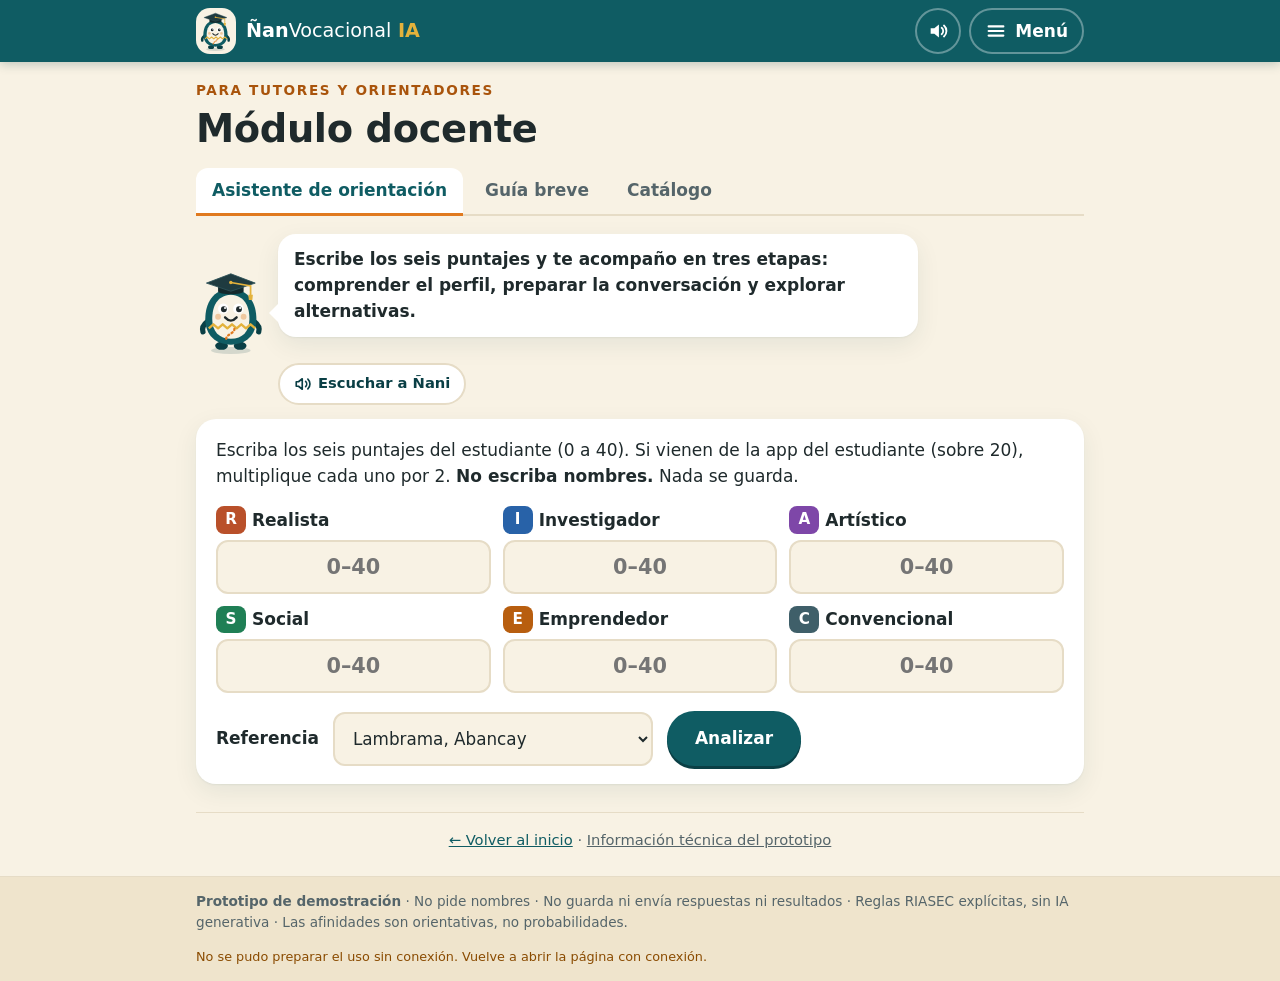
==== docente/index.html @ c5cba37e "ÑanVocacional IA 0.8.0: apps estudiante y docente separadas - Estudiante en la raíz (misma dirección" ====
<!doctype html>
<html lang="es">
<head>
  <meta charset="utf-8">
  <meta name="viewport" content="width=device-width, initial-scale=1, viewport-fit=cover">
  <meta name="description" content="ÑanVocacional IA: prototipo de orientación vocacional basado en reglas RIASEC para secundaria en Apurímac. No guarda ni envía datos.">
  <meta name="theme-color" content="#0f5c63">
  <meta name="color-scheme" content="light">
  <meta name="referrer" content="no-referrer">
  <meta name="nanvoc-app" content="docente">
  <title>ÑanVocacional IA · Docente</title>
  <link rel="icon" href="data:image/svg+xml,%3Csvg xmlns='http://www.w3.org/2000/svg' viewBox='0 0 64 64'%3E%3Crect width='64' height='64' rx='16' fill='%230f5c63'/%3E%3Cpath d='M32 22c13 0 18 11 18 21s-7 15-18 15-18-5-18-15 5-21 18-21z' fill='%23f8f2e4'/%3E%3Cpolygon points='32,6 54,14 32,22 10,14' fill='%231f3b40'/%3E%3Cpath d='M32 14l17 3v8' stroke='%23e3b23c' stroke-width='3' fill='none'/%3E%3Ccircle cx='26' cy='38' r='3.5' fill='%231f2a2c'/%3E%3Ccircle cx='38' cy='38' r='3.5' fill='%231f2a2c'/%3E%3C/svg%3E">
  <link rel="manifest" href="manifest.webmanifest">
  <link rel="apple-touch-icon" href="iconos/icono-192.png">
  <link rel="stylesheet" href="css/app.css">
</head>
<body>
  <a class="saltar" href="#contenido">Saltar al contenido</a>
  <header class="barra">
    <div class="barra__interior">
      <a class="marca" href="#/" aria-label="ÑanVocacional IA, ir al inicio">
        <span class="marca__logo" id="marca-logo"></span>
        <span class="marca__texto">Ñan<span>Vocacional</span> <strong>IA</strong></span>
      </a>
      <div class="barra__acciones">
      <button type="button" class="voz-boton" id="voz-boton" aria-pressed="true" aria-label="Voz de Ñani activada. Pulsa para silenciar" title="Voz de Ñani">
        <svg class="voz-boton__on" viewBox="0 0 24 24" width="22" height="22" aria-hidden="true"><path d="M4 9v6h4l5 4V5L8 9H4z" fill="currentColor"/><path d="M16 8.5a4.5 4.5 0 0 1 0 7M18.5 6a8 8 0 0 1 0 12" stroke="currentColor" stroke-width="2" fill="none" stroke-linecap="round"/></svg>
        <svg class="voz-boton__off" viewBox="0 0 24 24" width="22" height="22" aria-hidden="true"><path d="M4 9v6h4l5 4V5L8 9H4z" fill="currentColor"/><path d="M16 9l5 6M21 9l-5 6" stroke="currentColor" stroke-width="2" stroke-linecap="round"/></svg>
      </button>
      <div class="menu">
        <button type="button" class="menu__boton" id="menu-boton" aria-expanded="false" aria-controls="menu-panel">
          <svg viewBox="0 0 24 24" width="22" height="22" fill="none" stroke="currentColor" stroke-width="2.4" stroke-linecap="round" aria-hidden="true"><path d="M4 7h16M4 12h16M4 17h16"/></svg>
          <span>Menú</span>
        </button>
        <div class="menu__panel" id="menu-panel" hidden>
          <a class="menu__item" href="#/" data-cierra-menu>Inicio</a>
          <a class="menu__item" href="#/cuestionario" data-cierra-menu>Cuestionario</a>
          <button type="button" class="menu__item menu__item--peligro" id="menu-terminar">Terminar y borrar</button>
          <a class="menu__item menu__item--docente" href="#/docente/asistente" data-cierra-menu>Acceso para docentes</a>
        </div>
      </div>
      </div>
    </div>
  </header>

  <div id="bienvenida" class="bienvenida" role="dialog" aria-labelledby="bienvenida-texto" hidden></div>

  <div id="aviso-actualizacion" class="aviso-actualizacion" role="status" hidden>
    <span>Hay una versión nueva de ÑanVocacional IA. Al actualizar se borrarán las respuestas de esta sesión.</span>
    <button type="button" class="boton boton--chico" id="aplicar-actualizacion">Actualizar ahora</button>
  </div>
  <main id="contenido" tabindex="-1">
    <div id="app" class="contenedor">
      <noscript><p class="nota nota--alerta">Esta aplicación necesita JavaScript activado.</p></noscript>
    </div>
  </main>

  <footer class="pie">
    <div class="contenedor">
      <p><strong>Prototipo de demostración</strong> · No pide nombres · No guarda ni envía respuestas ni resultados · Reglas RIASEC explícitas, sin IA generativa · Las afinidades son orientativas, no probabilidades.</p>
      <p class="pie__offline" id="estado-offline" role="status" aria-live="polite" hidden></p>
    </div>
  </footer>

  <dialog id="dialogo-borrar" aria-labelledby="dialogo-titulo">
    <form method="dialog" class="dialogo">
      <h2 id="dialogo-titulo">¿Terminar y borrar?</h2>
      <p id="dialogo-texto">Se borrarán las respuestas, el perfil y los resultados de esta sesión. No se podrán recuperar.</p>
      <div class="dialogo__acciones">
        <button type="submit" value="cancelar" class="boton boton--secundario">Cancelar</button>
        <button type="submit" value="borrar" class="boton boton--peligro" id="confirmar-borrar">Sí, borrar</button>
      </div>
    </form>
  </dialog>

  <!-- Ñani flotante (en resultados y en «Explorar») y chat guiado: respuestas programadas, sin texto libre -->
  <div class="nani-flotante" id="nani-flotante" hidden>
    <span class="nani-flotante__globo" id="nani-globo" aria-hidden="true">¿Tienes alguna duda?</span>
    <button type="button" class="nani-flotante__boton" id="nani-flotante-boton" aria-haspopup="dialog" aria-controls="chat-nani" aria-expanded="false" aria-label="¿Tienes alguna duda? Abrir el chat con Ñani"><span class="nani-vivo" id="nani-flotante-figura"></span></button>
  </div>
  <div class="chat" id="chat-nani" role="dialog" aria-modal="true" aria-labelledby="chat-titulo" hidden></div>

  <div id="aviso-flotante" class="aviso-flotante" role="status" aria-live="polite"></div>
  <script type="module" src="js/main.js"></script>
</body>
</html>
---- docente/css/app.css ----
/* ÑanVocacional IA — identidad visual (rediseño Sprint 2).
   Verde petróleo, crema, blanco y acentos naranja/dorado. Sin dependencias externas:
   fuentes del sistema e ilustraciones SVG locales. Tema claro fijo para una imagen consistente. */

:root {
  --petroleo: #0f5c63;
  --petroleo-oscuro: #0a3f45;
  --petroleo-claro: #e1eeec;
  --crema: #f8f2e4;
  --crema-oscura: #efe4cc;
  --blanco: #ffffff;
  --naranja: #e07a1f;
  --naranja-oscuro: #a9540c;
  --dorado: #e3b23c;
  --dorado-claro: #fbefcf;
  --texto: #1f2a2c;
  --texto-suave: #55656a;
  --borde: #e6dcc6;
  --ok: #1d6b3a;
  --ok-claro: #e2f2e6;
  --alerta: #8a4b00;
  --alerta-claro: #fff1d6;
  --peligro: #a3271b;
  --peligro-claro: #fbe6e3;
  --sombra: 0 1px 2px rgba(15, 60, 66, .06), 0 8px 24px rgba(15, 60, 66, .08);
  --sombra-fuerte: 0 2px 4px rgba(15, 60, 66, .08), 0 14px 34px rgba(15, 60, 66, .14);
  --radio: 20px;
  --radio-chico: 12px;
  --toque: 54px;
  color-scheme: light;
}

*, *::before, *::after { box-sizing: border-box; }
[hidden] { display: none !important; }
html { -webkit-text-size-adjust: 100%; }

body {
  margin: 0; min-height: 100vh; display: flex; flex-direction: column;
  background: var(--crema); color: var(--texto);
  font-family: system-ui, -apple-system, "Segoe UI", Roboto, "Noto Sans", Ubuntu, Arial, sans-serif;
  font-size: 1.0625rem; line-height: 1.55;
}
main { flex: 1; outline: none; padding-bottom: 24px; }
h1, h2, h3 { line-height: 1.15; margin: 0 0 .5em; text-wrap: balance; letter-spacing: -.01em; }
h1 { font-size: clamp(1.7rem, 1.2rem + 2vw, 2.4rem); font-weight: 850; }
h2 { font-size: clamp(1.2rem, 1.05rem + .7vw, 1.45rem); font-weight: 800; margin-top: 1.4em; }
h3 { font-size: 1.1rem; font-weight: 750; }
p { margin: 0 0 1em; }
a { color: var(--petroleo); }
:focus-visible { outline: 3px solid var(--naranja); outline-offset: 3px; border-radius: 8px; }
/* Los títulos reciben el foco por programa al cambiar de pantalla (lectores de pantalla); no son controles: sin marco. */
[tabindex="-1"]:focus, [tabindex="-1"]:focus-visible { outline: none; }
.contenedor { width: 100%; max-width: 920px; margin: 0 auto; padding: 0 16px; }
.saltar { position: absolute; left: -999px; top: 8px; background: var(--blanco); padding: 8px 12px; z-index: 30; }
.saltar:focus { left: 8px; }
.sr-only { position: absolute; width: 1px; height: 1px; overflow: hidden; clip: rect(0 0 0 0); white-space: nowrap; }

/* ---------- Barra superior y menú ---------- */
.barra { background: var(--petroleo); color: #fff; position: sticky; top: 0; z-index: 10; box-shadow: 0 2px 10px rgba(10, 63, 69, .25); }
.barra__interior { max-width: 920px; margin: 0 auto; padding: 8px 16px; display: flex; align-items: center; justify-content: space-between; gap: 12px; }
.marca { display: inline-flex; align-items: center; gap: 10px; color: #fff; text-decoration: none; font-size: 1.2rem; font-weight: 800; }
.marca__logo { width: 40px; height: 46px; display: block; flex: none; background: var(--crema); border-radius: 14px; padding: 2px 3px; }
.marca__logo .nani { width: 100%; height: 100%; }
.marca__texto span { font-weight: 500; }
.marca__texto strong { color: var(--dorado); }
.menu { position: relative; }
.menu__boton { display: inline-flex; align-items: center; gap: 8px; min-height: 46px; padding: 8px 14px; border-radius: 999px; border: 2px solid rgba(255,255,255,.35); background: transparent; color: #fff; font: inherit; font-weight: 650; cursor: pointer; }
.menu__boton:hover, .menu__boton[aria-expanded="true"] { background: rgba(255,255,255,.12); }
.menu__panel { position: absolute; right: 0; top: calc(100% + 8px); min-width: 230px; background: var(--blanco); color: var(--texto); border-radius: var(--radio-chico); box-shadow: var(--sombra-fuerte); padding: 6px; display: grid; }
.menu__item { display: block; width: 100%; text-align: left; padding: 14px 16px; min-height: 50px; border: 0; border-radius: 10px; background: none; font: inherit; font-weight: 600; color: var(--texto); text-decoration: none; cursor: pointer; }
.menu__item:hover { background: var(--crema); }
.menu__item--peligro { color: var(--peligro); border-top: 1px solid var(--borde); border-radius: 0 0 10px 10px; margin-top: 4px; }

/* ---------- Botones ---------- */
.boton {
  display: inline-flex; align-items: center; justify-content: center; gap: 10px;
  min-height: var(--toque); padding: 12px 26px; border: 2px solid transparent; border-radius: 999px;
  font: inherit; font-weight: 750; text-decoration: none; cursor: pointer;
  background: var(--petroleo); color: #fff; box-shadow: 0 3px 0 var(--petroleo-oscuro);
  transition: transform .08s, box-shadow .08s, background .15s;
}
.boton:hover { background: var(--petroleo-oscuro); }
.boton:active { transform: translateY(2px); box-shadow: 0 1px 0 var(--petroleo-oscuro); }
.boton--acento { background: var(--naranja); color: #fff; box-shadow: 0 3px 0 var(--naranja-oscuro); }
.boton--acento:hover { background: #cc6a12; }
.boton--secundario { background: var(--blanco); color: var(--petroleo); border-color: var(--petroleo); box-shadow: none; }
.boton--secundario:hover { background: var(--petroleo-claro); }
.boton--fantasma { background: transparent; color: var(--texto-suave); box-shadow: none; text-decoration: underline; }
.boton--fantasma:hover { background: var(--crema-oscura); }
.boton--peligro { background: var(--peligro); color: #fff; box-shadow: 0 3px 0 #6e1a12; }
.boton--peligro:hover { background: #87201a; }
.boton--grande { font-size: 1.2rem; min-height: 62px; padding: 14px 32px; }
.boton--bloque { width: 100%; }
.boton--chico { min-height: 44px; padding: 8px 18px; }
.acciones { display: flex; flex-wrap: wrap; gap: 12px; margin: 28px 0 8px; align-items: center; }
.volver { display: inline-flex; align-items: center; min-height: 44px; font-weight: 650; text-decoration: none; }

/* ---------- Pasos ---------- */
.pasos { display: flex; gap: 6px; list-style: none; padding: 0; margin: 18px 0 12px; font-size: .88rem; flex-wrap: wrap; }
.pasos li { display: inline-flex; align-items: center; gap: 6px; padding: 4px 12px 4px 4px; border-radius: 999px; color: var(--texto-suave); background: rgba(255,255,255,.6); }
.pasos li span { width: 22px; height: 22px; border-radius: 50%; display: grid; place-items: center; background: var(--crema-oscura); font-weight: 750; font-size: .8rem; }
.pasos li.hecho span { background: var(--petroleo-claro); color: var(--petroleo); }
.pasos li[aria-current="step"] { background: var(--petroleo); color: #fff; font-weight: 700; }
.pasos li[aria-current="step"] span { background: var(--dorado); color: var(--petroleo-oscuro); }

/* ---------- Ñani y burbujas ---------- */
.nani { display: block; }
.guia { display: flex; align-items: flex-end; gap: 10px; margin: 8px 0 18px; }
.guia .nani { width: 64px; flex: none; }
.burbuja { position: relative; margin: 0 0 18px; background: var(--blanco); border-radius: 18px; padding: 12px 16px; box-shadow: var(--sombra); font-weight: 550; max-width: 640px; }
.guia .burbuja::before { content: ""; position: absolute; left: -9px; bottom: 14px; border: 10px solid transparent; border-right-color: var(--blanco); border-left: 0; }
.burbuja--arriba::before { content: ""; position: absolute; left: 50%; bottom: -10px; transform: translateX(-50%); border: 10px solid transparent; border-top-color: var(--blanco); border-bottom: 0; }

/* ---------- Inicio ---------- */
.portada { display: grid; gap: 16px; align-items: center; padding: 20px 0 8px; grid-template-columns: 1fr; text-align: center; }
@media (min-width: 720px) { .portada { grid-template-columns: .8fr 1.4fr; text-align: left; padding-top: 32px; } }
.portada__mascota { display: flex; flex-direction: column-reverse; align-items: center; gap: 12px; }
.portada__mascota .burbuja { margin: 0; max-width: 320px; text-align: center; }
.nani--portada { width: min(150px, 38vw); } /* sin sombra filtrada ni animación infinita en la portada (rendimiento en tableta) */
@keyframes flotar { 50% { transform: translateY(-6px); } }
.sobretitulo { text-transform: uppercase; letter-spacing: .12em; font-size: .85rem; font-weight: 800; color: var(--naranja-oscuro); margin-bottom: 6px; }
.titulo-portada { font-size: clamp(1.6rem, 1.25rem + 1.4vw, 2.15rem); color: var(--petroleo-oscuro); }
.portada__lema { font-size: 1.1rem; color: var(--texto-suave); margin-bottom: 20px; max-width: 34em; }
.pasitos { list-style: none; padding: 0; margin: 28px 0 0; display: grid; gap: 12px; grid-template-columns: repeat(3, 1fr); }
.pasitos li { background: var(--blanco); border-radius: var(--radio); padding: 16px; box-shadow: var(--sombra); display: flex; flex-direction: column; gap: 2px; text-align: center; align-items: center; }
.pasitos__num { width: 36px; height: 36px; border-radius: 50%; display: grid; place-items: center; background: var(--dorado-claro); color: var(--naranja-oscuro); font-weight: 850; margin-bottom: 4px; }
.pasitos__texto { display: flex; flex-direction: column; gap: 2px; }
.pasitos small { color: var(--texto-suave); font-size: .88rem; line-height: 1.3; }
@media (max-width: 560px) { .pasitos { grid-template-columns: 1fr; } .pasitos li { flex-direction: row; text-align: left; gap: 14px; padding: 12px 16px; } .pasitos__num { margin: 0; flex: none; } }

/* ---------- Plegables (details) ---------- */
.plegable { background: var(--blanco); border-radius: var(--radio); box-shadow: var(--sombra); margin: 18px 0; overflow: hidden; }
.plegable > summary { list-style: none; cursor: pointer; padding: 18px 20px; min-height: var(--toque); font-weight: 750; font-size: 1.08rem; display: flex; align-items: center; gap: 10px; }
.plegable > summary::-webkit-details-marker { display: none; }
.plegable > summary::after { content: ""; margin-left: auto; width: 12px; height: 12px; border-right: 3px solid var(--petroleo); border-bottom: 3px solid var(--petroleo); transform: rotate(45deg); transition: transform .2s; flex: none; }
.plegable[open] > summary::after { transform: rotate(-135deg); }
.plegable > summary:hover { background: var(--crema); }
.plegable__cuerpo { padding: 4px 20px 20px; }
.plegable--alerta > summary { color: var(--alerta); }
.contador { background: var(--alerta-claro); color: var(--alerta); border-radius: 999px; padding: 2px 10px; font-size: .9rem; }
.que-es { display: grid; gap: 4px 24px; grid-template-columns: repeat(auto-fit, minmax(min(100%, 260px), 1fr)); }
.que-es ul { margin: 0 0 8px; padding-left: 1.2em; }
.que-es .nota { grid-column: 1 / -1; }

/* ---------- Etiquetas, notas ---------- */
.etiqueta { display: inline-flex; align-items: center; gap: 4px; padding: 4px 12px; border-radius: 999px; font-size: .82rem; font-weight: 750; }
.etiqueta--demo { background: var(--dorado-claro); color: var(--naranja-oscuro); border: 1.5px dashed var(--naranja); }
.etiqueta--ok { background: var(--ok-claro); color: var(--ok); }
.etiqueta--alerta { background: var(--alerta-claro); color: var(--alerta); }
.etiqueta--neutra { background: var(--blanco); color: var(--texto-suave); border: 1px solid var(--borde); }
.nota { font-size: .95rem; color: var(--texto-suave); }
.nota--info { background: var(--blanco); border-radius: var(--radio-chico); padding: 12px 16px; border-left: 5px solid var(--petroleo); color: var(--texto); }
.nota--alerta { background: var(--alerta-claro); border-radius: var(--radio-chico); padding: 12px 16px; border-left: 5px solid var(--naranja); color: var(--texto); }
.pendiente { color: var(--alerta); font-style: italic; }

/* ---------- Perfil ---------- */
.demos { display: grid; gap: 14px; grid-template-columns: repeat(2, 1fr); }
@media (max-width: 480px) { .demos { grid-template-columns: 1fr; } }
.demo { display: flex; flex-direction: column; align-items: flex-start; gap: 8px; text-align: left; padding: 18px; min-height: 150px; border: 2px solid transparent; border-radius: var(--radio); background: var(--blanco); box-shadow: var(--sombra); font: inherit; color: var(--texto); cursor: pointer; transition: transform .1s, border-color .15s; }
.demo:hover { border-color: var(--petroleo); transform: translateY(-2px); }
.demo__nombre { font-weight: 800; font-size: 1.1rem; }
.demo__desc { color: var(--texto-suave); font-size: .95rem; line-height: 1.35; }
.mini-codigo { display: inline-flex; gap: 4px; }
.mini-codigo .letra { font-size: 1.1rem; padding: 4px 10px; }
.formulario-puntajes { display: grid; gap: 12px; grid-template-columns: repeat(3, 1fr); margin: 12px 0 18px; }
@media (max-width: 480px) { .formulario-puntajes { grid-template-columns: 1fr 1fr; } }
.campo { display: flex; flex-direction: column; gap: 6px; }
.campo label { font-weight: 650; display: flex; align-items: center; gap: 6px; }
.campo input { min-height: var(--toque); font: inherit; font-size: 1.3rem; font-weight: 750; text-align: center; border: 2px solid var(--borde); border-radius: var(--radio-chico); background: var(--crema); color: var(--texto); padding: 6px; }
.campo input:focus { border-color: var(--petroleo); outline: none; box-shadow: 0 0 0 4px var(--petroleo-claro); background: var(--blanco); }
.campo input[aria-invalid="true"] { border-color: var(--peligro); background: var(--peligro-claro); }
.errores { color: var(--peligro); background: var(--peligro-claro); border-radius: var(--radio-chico); padding: 12px 16px; margin: 12px 0; }
.errores ul { margin: 0; padding-left: 1.2em; }

/* ---------- Letras RIASEC ---------- */
.letra { display: inline-grid; place-items: center; min-width: 30px; padding: 2px 8px; border-radius: 8px; font-weight: 850; background: var(--c, var(--petroleo)); color: #fff; font-size: .95rem; }
.letra--no { background: var(--crema-oscura); color: var(--texto-suave); }

/* ---------- Resultados ---------- */
.heroe-codigo { text-align: center; margin: 10px 0 18px; }
.titulo-codigo { font-size: 1rem; text-transform: uppercase; letter-spacing: .14em; color: var(--naranja-oscuro); font-weight: 800; margin-bottom: 12px; }
.codigo { display: flex; justify-content: center; gap: 12px; flex-wrap: wrap; }
.codigo__letra { width: 128px; padding: 14px 8px 12px; border-radius: 24px; background: var(--c); color: #fff; display: flex; flex-direction: column; align-items: center; box-shadow: var(--sombra-fuerte); }
.codigo__letra b { font-size: 3.2rem; line-height: 1; font-weight: 900; }
.codigo__letra small { font-size: .9rem; font-weight: 650; margin-top: 4px; }
.codigo__icono { width: 30px; height: 30px; margin-bottom: 4px; opacity: .9; }
@media (max-width: 420px) { .codigo__letra { width: 96px; } .codigo__letra b { font-size: 2.5rem; } }
.dos-columnas { display: grid; gap: 16px; grid-template-columns: 1fr; align-items: start; }
@media (min-width: 720px) { .dos-columnas { grid-template-columns: 1.15fr 1fr; } }
.intereses { list-style: none; padding: 0; margin: 0; display: grid; gap: 10px; }
.interes { display: flex; align-items: center; gap: 14px; background: var(--blanco); border-radius: var(--radio); padding: 12px 16px; box-shadow: var(--sombra); border-left: 6px solid var(--c); }
.interes__icono { width: 46px; height: 46px; border-radius: 14px; background: var(--c); color: #fff; display: grid; place-items: center; flex: none; }
.interes__icono .icono { width: 26px; height: 26px; }
.interes__texto { display: flex; flex-direction: column; flex: 1; }
.interes__texto small { color: var(--texto-suave); font-size: .95rem; }
.interes__puntaje { font-size: 1.5rem; font-weight: 850; color: var(--c); }
.interes__puntaje small { font-size: .8rem; color: var(--texto-suave); font-weight: 600; }
.tarjeta { background: var(--blanco); border-radius: var(--radio); padding: 18px 20px; box-shadow: var(--sombra); }
.tarjeta--grafico { margin-top: 1.4em; }
@media (min-width: 720px) { .tarjeta--grafico { margin-top: 3.1em; } }
.h-chico { font-size: 1.05rem; margin: 0 0 8px; }
.grafico { width: 100%; height: auto; display: block; }
.grafico text { font-family: inherit; }
.descripciones { list-style: none; padding: 0; display: grid; gap: 12px; margin: 16px 0; }
.descripciones li { padding-left: 4px; }

/* ---------- Provincia ---------- */
.opciones { display: grid; gap: 12px; grid-template-columns: repeat(2, 1fr); margin: 8px 0 12px; }
@media (min-width: 720px) { .opciones { grid-template-columns: repeat(3, 1fr); } }
.opcion { display: flex; align-items: center; justify-content: center; gap: 8px; min-height: 72px; padding: 12px; border-radius: var(--radio); border: 2px solid var(--borde); background: var(--blanco); font: inherit; font-weight: 750; font-size: 1.1rem; color: var(--petroleo-oscuro); cursor: pointer; box-shadow: var(--sombra); transition: transform .1s, border-color .15s; }
.opcion:hover { border-color: var(--petroleo); transform: translateY(-2px); }
.opcion--suave { background: transparent; box-shadow: none; color: var(--texto-suave); font-weight: 600; }
.icono-chico { width: 18px; height: 18px; flex: none; }
.fila-etiquetas { display: flex; flex-wrap: wrap; gap: 8px; align-items: center; margin-bottom: 8px; }
.chip-provincia { display: inline-flex; align-items: center; gap: 6px; min-height: 40px; padding: 6px 14px; border-radius: 999px; border: 1.5px solid var(--petroleo); background: var(--blanco); color: var(--petroleo); font: inherit; font-weight: 650; font-size: .92rem; cursor: pointer; }

/* ---------- Carreras ---------- */
.destacadas { list-style: none; padding: 0; margin: 0; display: grid; gap: 16px; grid-template-columns: 1fr; }
@media (min-width: 1000px) { .destacadas { grid-template-columns: repeat(3, 1fr); } }
.destacadas + .nota { margin-top: 12px; }
[data-accion="ver-todas"] { margin-top: 16px; }
.carrera { position: relative; display: flex; flex-direction: column; gap: 8px; }
.carrera--destacada { padding-top: 22px; border-top: 6px solid var(--dorado); }
.carrera--destacada:first-child { border-top-color: var(--naranja); }
.carrera__puesto { position: absolute; top: -18px; right: 16px; width: 40px; height: 40px; border-radius: 50%; display: grid; place-items: center; background: var(--petroleo); color: #fff; font-weight: 850; box-shadow: var(--sombra); }
.carrera__uni { margin: 0; font-size: .88rem; font-weight: 750; color: var(--naranja-oscuro); text-transform: uppercase; letter-spacing: .06em; }
.carrera__titulo { margin: 0; font-size: 1.15rem; line-height: 1.25; }
.carrera__letras { display: flex; align-items: center; gap: 4px; margin: 0; flex-wrap: wrap; font-size: .88rem; color: var(--texto-suave); }
.carrera__letras > span:last-child { margin-left: 6px; }
.carrera__dato { display: flex; flex-direction: column; gap: 4px; font-size: .88rem; color: var(--texto-suave); font-weight: 600; }
.carrera__puntaje { margin: 0; font-size: .92rem; color: var(--texto-suave); }
.carrera__puntaje b { color: var(--petroleo); font-size: 1.1rem; }
.carrera .boton { margin-top: auto; }
.medidor { display: flex; align-items: center; gap: 10px; }
.medidor__barra { flex: 1; height: 12px; border-radius: 999px; background: var(--crema-oscura); overflow: hidden; }
.medidor__barra span { display: block; height: 100%; border-radius: 999px; background: linear-gradient(90deg, var(--petroleo), #2a8f8f); }
.medidor__valor { font-weight: 850; color: var(--petroleo); font-size: 1.1rem; min-width: 3.2em; text-align: right; }
.sedes { list-style: none; padding: 0; margin: 2px 0 6px; display: flex; flex-wrap: wrap; gap: 6px; }
.sede { display: inline-flex; align-items: center; gap: 5px; min-height: 40px; padding: 6px 12px; border-radius: 999px; background: var(--petroleo-claro); color: var(--petroleo-oscuro); text-decoration: none; font-size: .9rem; font-weight: 650; }
.sede b { background: var(--blanco); border-radius: 999px; padding: 1px 8px; font-size: .82rem; }
.sede:hover { background: #cfe3e0; }
.filas { list-style: none; padding: 0; margin: 14px 0 0; display: grid; gap: 10px; }
.fila { display: flex; gap: 12px; align-items: center; background: var(--blanco); border-radius: var(--radio-chico); padding: 12px 14px; box-shadow: var(--sombra); }
.plegable .fila { box-shadow: none; border: 1px solid var(--borde); }
.fila__puesto { width: 32px; height: 32px; border-radius: 50%; display: grid; place-items: center; background: var(--crema-oscura); font-weight: 800; flex: none; align-self: flex-start; }
.fila__texto { flex: 1; min-width: 0; }
.fila .carrera__titulo { font-size: 1.02rem; }
.fila .carrera__uni { text-transform: none; letter-spacing: 0; color: var(--texto-suave); font-weight: 600; display: flex; flex-wrap: wrap; gap: 4px; align-items: center; }
.fila .sedes { margin-top: 6px; }
.vacio { background: var(--blanco); border-radius: var(--radio); padding: 20px; box-shadow: var(--sombra); border-left: 6px solid var(--texto-suave); }
.vacio strong { display: block; font-size: 1.1rem; margin-bottom: 4px; }
.regiones { margin: 18px 0; }

/* ---------- Detalle ---------- */
.heroe-carrera { display: flex; flex-direction: column; gap: 10px; border-top: 6px solid var(--petroleo); margin-top: 8px; }
.heroe-carrera h1 { margin: 0; font-size: clamp(1.5rem, 1.2rem + 1.4vw, 2rem); }
.heroe-carrera__sede { margin: 0; display: flex; align-items: center; gap: 6px; flex-wrap: wrap; font-weight: 600; color: var(--texto-suave); }
.metricas { display: grid; grid-template-columns: repeat(3, 1fr); gap: 8px; margin: 4px 0 16px; }
.metricas div { background: var(--crema); border-radius: var(--radio-chico); padding: 8px 12px; }
.metricas dt { font-size: .8rem; color: var(--texto-suave); }
.metricas dd { margin: 0; font-weight: 800; font-size: 1.1rem; }
@media (max-width: 480px) { .metricas { grid-template-columns: 1fr 1fr; } }
.explicacion, .fuentes { padding-left: 1.2em; }
.explicacion li, .fuentes li { margin-bottom: .6em; }
.ficha { width: 100%; border-collapse: collapse; margin-bottom: 12px; font-size: .97rem; }
.ficha th, .ficha td { text-align: left; padding: 9px 6px; border-bottom: 1px solid var(--borde); vertical-align: top; }
.ficha th { width: 38%; color: var(--texto-suave); font-weight: 600; }
.fuentes { word-break: break-word; font-size: .95rem; }

/* ---------- Diálogo de confirmación ---------- */
dialog { border: 0; border-radius: var(--radio); padding: 0; max-width: min(440px, calc(100% - 32px)); box-shadow: var(--sombra-fuerte); color: var(--texto); }
dialog::backdrop { background: rgba(10, 40, 44, .55); }
.dialogo { padding: 24px; }
.dialogo h2 { margin-top: 0; }
.dialogo__acciones { display: flex; flex-wrap: wrap; gap: 10px; justify-content: flex-end; margin-top: 8px; }

/* ---------- Pie y aviso flotante ---------- */
.pie { border-top: 1px solid var(--borde); background: var(--crema-oscura); font-size: .85rem; color: var(--texto-suave); }
.pie p { margin: 0; padding: 14px 0; }
.pie .pie__offline { padding: 0 0 14px; font-size: .8rem; }
.pie__offline[data-estado="lista"] { color: var(--ok); }
.pie__offline[data-estado="error"], .pie__offline[data-estado="no-disponible"] { color: var(--alerta); }
.aviso-flotante { visibility: hidden; opacity: 0; position: fixed; left: 50%; top: 76px; transform: translateX(-50%) translateY(-12px); background: var(--petroleo-oscuro); color: #fff; padding: 12px 20px; border-radius: 999px; font-weight: 650; transition: transform .25s, opacity .25s, visibility .25s; z-index: 20; max-width: calc(100% - 32px); text-align: center; box-shadow: var(--sombra-fuerte); }
.aviso-flotante.visible { visibility: visible; opacity: 1; transform: translateX(-50%) translateY(0); }

@media (max-width: 480px) {
  .marca { font-size: 1.05rem; }
  .menu__boton span { display: none; }
  .guia .nani { width: 52px; }
}
@media (prefers-reduced-motion: reduce) { *, *::before, *::after { animation: none !important; transition: none !important; } }

/* ---------- Página única: resultado + carreras (11-11-2026) ---------- */
.resultado { margin-top: 10px; }
.resultado__cabeza { display: grid; gap: 8px 20px; align-items: center; grid-template-columns: 1fr; }
@media (min-width: 720px) { .resultado__cabeza { grid-template-columns: auto 1fr; } }
.resultado__cabeza .titulo-codigo { text-align: left; margin-bottom: 8px; }
.resultado__cabeza .guia { margin: 0; }
.resultado__cabeza .burbuja { margin: 0 0 6px; background: var(--crema); box-shadow: none; }
.resultado__cabeza .guia .burbuja::before { border-right-color: var(--crema); }
.codigo--compacto { justify-content: flex-start; gap: 8px; }
.codigo--compacto .codigo__letra { width: 92px; padding: 10px 6px 8px; border-radius: 18px; }
.codigo--compacto .codigo__letra b { font-size: 2.3rem; }
.codigo--compacto .codigo__letra small { font-size: .78rem; }
.codigo--compacto .codigo__icono { width: 22px; height: 22px; }
.resultado .h-chico { margin-top: 18px; }
.barras-riasec { list-style: none; padding: 0; margin: 8px 0 10px; display: grid; gap: 10px; }
.barra-riasec { display: grid; grid-template-columns: minmax(150px, 34%) 1fr 4.2em; gap: 12px; align-items: center; }
.barra-riasec__nombre { display: flex; align-items: center; gap: 8px; font-weight: 600; color: var(--texto-suave); }
.barra-riasec--top .barra-riasec__nombre { color: var(--texto); font-weight: 800; }
.barra-riasec__pos { margin-left: 2px; font-size: .75rem; font-weight: 800; color: var(--c); background: var(--crema); background: color-mix(in srgb, var(--c) 14%, white); border-radius: 999px; padding: 1px 8px; }
.barra-riasec__pista { height: 18px; border-radius: 999px; background: var(--crema-oscura); overflow: hidden; }
.barra-riasec__pista span { display: block; height: 100%; border-radius: 999px; background: var(--c); opacity: .38; }
.barra-riasec--top .barra-riasec__pista { height: 22px; }
.barra-riasec--top .barra-riasec__pista span { opacity: 1; }
.barra-riasec__pct { font-weight: 800; text-align: right; color: var(--texto-suave); font-variant-numeric: tabular-nums; }
.barra-riasec--top .barra-riasec__pct { color: var(--c); font-size: 1.1rem; }
@media (max-width: 480px) { .barra-riasec { grid-template-columns: 1fr 3.6em; gap: 4px 10px; } .barra-riasec__nombre { grid-column: 1 / -1; } }
.nota--chica { font-size: .88rem; margin: 6px 0 0; }

.carreras-seccion { margin-top: 26px; }
.carreras-seccion__cabeza { display: flex; flex-wrap: wrap; align-items: center; justify-content: space-between; gap: 8px 12px; }
.carreras-seccion__cabeza h2 { margin: 0; outline: none; }
.carreras-seccion h2 { outline: none; }
.paso-provincia { background: var(--blanco); border-radius: var(--radio); padding: 16px; box-shadow: var(--sombra); margin-top: 12px; }
.paso-provincia .guia { margin-top: 0; }
.paso-provincia .burbuja { background: var(--crema); box-shadow: none; }
.paso-provincia .guia .burbuja::before { border-right-color: var(--crema); }
.paso-provincia .opciones { margin-bottom: 0; }
.paso-provincia .opcion { min-height: 60px; box-shadow: none; }
.carreras-seccion .destacadas { margin-top: 30px; }
.carrera__sede { display: flex; align-items: flex-start; gap: 6px; margin: 0; font-weight: 650; color: var(--petroleo-oscuro); }
.carrera__sede .icono-chico { margin-top: 3px; }
.carrera__sede em { font-style: normal; color: var(--ok); font-weight: 750; }
.carrera__por-que { margin: 2px 0 0; color: var(--texto-suave); font-size: .95rem; line-height: 1.45; }
.carrera__por-que .mini-codigo { vertical-align: middle; margin-right: 4px; }
.carrera__por-que .letra { font-size: .78rem; min-width: 24px; padding: 1px 6px; }
.gestion { text-transform: none; letter-spacing: 0; font-weight: 700; padding: 1px 8px; border-radius: 999px; }
.gestion--publica { background: var(--petroleo-claro); color: var(--petroleo-oscuro); }
.gestion--privada { background: var(--dorado-claro); color: var(--naranja-oscuro); }
.subtitulo { margin: 22px 0 6px; font-size: 1.05rem; }
.subtitulo--alerta { color: var(--alerta); }
.filas--tarjetas { list-style: none; padding: 0; margin: 10px 0 0; display: grid; gap: 14px; }
@media (min-width: 720px) { .filas--tarjetas { grid-template-columns: 1fr 1fr; } }
.filas--tarjetas .carrera--destacada { border-top-color: var(--borde); padding-top: 18px; }
.filas--tarjetas .carrera__puesto { background: var(--crema-oscura); color: var(--texto); width: 34px; height: 34px; top: -14px; }
.fila--confirmar { border: 1.5px dashed var(--naranja) !important; background: var(--alerta-claro); box-shadow: none; }
#mas-carreras { margin-top: 4px; }
.tabla-desplazable { overflow-x: auto; margin: 10px 0; }
.ficha--calculos { min-width: 520px; font-size: .9rem; }
.ficha--calculos th { width: auto; }
.ficha--calculos td:nth-child(n+4), .ficha--calculos th:nth-child(n+4) { text-align: right; font-variant-numeric: tabular-nums; }

/* ---------- Referencia geográfica discreta (11-11-2026) ---------- */
.carreras-seccion > h2 { margin: 0 0 4px; }
.referencia { display: flex; flex-wrap: wrap; align-items: center; gap: 6px; margin: 0 0 6px; color: var(--texto-suave); font-size: .95rem; }
.referencia strong { color: var(--petroleo-oscuro); }
.enlace { background: none; border: 0; padding: 6px 4px; min-height: 40px; font: inherit; font-weight: 700; color: var(--petroleo); text-decoration: underline; cursor: pointer; }
.selector-provincia { background: var(--blanco); border-radius: var(--radio-chico); padding: 12px 14px; box-shadow: var(--sombra); margin: 4px 0 10px; }
.selector-provincia .nota { margin-top: 8px; }
.chips { display: flex; flex-wrap: wrap; gap: 8px; }
.boton--chip { min-height: 46px; padding: 8px 16px; background: var(--blanco); color: var(--petroleo-oscuro); border: 2px solid var(--borde); box-shadow: none; font-weight: 650; }
.boton--chip:hover { background: var(--petroleo-claro); }
.boton--chip:active { transform: none; box-shadow: none; }
.boton--chip[aria-pressed="true"] { background: var(--petroleo); border-color: var(--petroleo); color: #fff; }

/* ---------- Página del estudiante simplificada (11-11-2026) ---------- */
.carreras-seccion > .guia { margin: 10px 0 6px; }
.carreras-seccion > .guia .burbuja { margin-bottom: 8px; }
.carreras-seccion .destacadas { margin-top: 18px; }
.explorar { margin-top: 18px; }
.explorar .filas--tarjetas { margin: 0 0 14px; }
.explorar__acciones { display: flex; flex-wrap: wrap; gap: 8px 16px; align-items: center; justify-content: center; }
.acciones--pie { justify-content: center; border-top: 1px solid var(--borde); padding-top: 22px; }
.boton--borrar-pie { background: var(--blanco); color: var(--peligro); border-color: var(--peligro); box-shadow: none; }
.boton--borrar-pie:hover { background: var(--peligro-claro); }

/* ---------- Módulo docente (Sprint 2) ---------- */
.enlace-docente { text-align: center; margin: 18px 0 0; font-weight: 650; }
.docente { padding-top: 18px; }
.docente h1 { margin-bottom: 4px; }
.pestanas { display: flex; flex-wrap: wrap; gap: 6px; margin: 16px 0 18px; border-bottom: 2px solid var(--borde); }
.pestana { display: inline-flex; align-items: center; min-height: 48px; padding: 8px 16px; border-radius: 12px 12px 0 0; text-decoration: none; font-weight: 700; color: var(--texto-suave); margin-bottom: -2px; border-bottom: 3px solid transparent; }
.pestana:hover { background: var(--blanco); color: var(--petroleo); }
.pestana[aria-current="page"] { color: var(--petroleo); border-bottom-color: var(--naranja); background: var(--blanco); }
.h-seccion { font-size: 1.2rem; margin: 22px 0 10px; outline: none; }
.tipos { list-style: none; padding: 0; margin: 0; display: grid; gap: 12px; grid-template-columns: repeat(auto-fit, minmax(min(100%, 340px), 1fr)); }
.tipo { display: flex; gap: 14px; align-items: flex-start; border-left: 6px solid var(--c); }
.tipo h3 { margin: 0 0 4px; }
.tipo h3 small { font-weight: 600; color: var(--texto-suave); font-size: .85rem; margin-left: 4px; }
.tipo p { margin: 0; color: var(--texto-suave); font-size: .95rem; }
.lista-guia { padding-left: 1.2em; margin: 0 0 12px; }
.lista-guia li { margin-bottom: .6em; }
.filtros { display: grid; gap: 10px; margin-bottom: 8px; }
.filtros__etiqueta { font-weight: 700; display: block; margin: 8px 0 4px; }
.buscador, .selector { width: 100%; min-height: var(--toque); font: inherit; font-size: 1.05rem; padding: 8px 14px; border: 2px solid var(--borde); border-radius: var(--radio-chico); background: var(--crema); color: var(--texto); }
.buscador:focus, .selector:focus { outline: none; border-color: var(--petroleo); box-shadow: 0 0 0 4px var(--petroleo-claro); background: var(--blanco); }
.catalogo { list-style: none; padding: 0; margin: 10px 0 0; display: grid; gap: 12px; grid-template-columns: repeat(auto-fit, minmax(min(100%, 360px), 1fr)); }
.fila-catalogo { display: flex; flex-direction: column; gap: 6px; }
.fila-catalogo--confirmar { border: 1.5px dashed var(--naranja); background: #fffaf0; }
.fila-catalogo__meta { margin: 0; display: flex; flex-wrap: wrap; gap: 6px; align-items: center; font-size: .88rem; color: var(--texto-suave); }
.fila-catalogo .nota { margin: 0; }
.resultado-docente { margin-top: 18px; }
.codigo-texto { display: flex; flex-wrap: wrap; align-items: center; gap: 8px; font-weight: 700; }
.ficha--docente { min-width: 560px; }
.ficha--docente td:nth-child(n+4), .ficha--docente th:nth-child(n+4) { text-align: left; }
.ficha--docente td:last-child, .ficha--docente th:last-child { text-align: right; }
.fila-vista-estudiante td { background: var(--ok-claro); }

/* Corrección (Sprint 2): los campos numéricos no deben imponer un ancho mínimo a la cuadrícula. */
.formulario-puntajes { grid-template-columns: repeat(3, minmax(0, 1fr)); }
@media (max-width: 480px) { .formulario-puntajes { grid-template-columns: repeat(2, minmax(0, 1fr)); } }
.campo { min-width: 0; }
.campo input { width: 100%; min-width: 0; }
.campo label { flex-wrap: wrap; }

/* ---------- Asistente de orientación (Sprint 2, versión final) ---------- */
.docente .guia { margin: 6px 0 14px; }
.form-docente__pie { display: flex; flex-wrap: wrap; align-items: center; gap: 10px 14px; }
.form-docente__pie label { font-weight: 700; }
.selector--chico { width: auto; min-width: 210px; flex: 1 1 210px; max-width: 320px; }
.asistente { margin-top: 18px; }
.asistente__cabeza { display: flex; flex-wrap: wrap; align-items: center; gap: 8px 14px; }
.asistente__cabeza h2 { display: flex; align-items: center; gap: 10px; margin: 0; }
.asistente__cabeza .letra { font-size: 1.15rem; padding: 4px 10px; }
.asistente h3 { margin: 22px 0 8px; }
.intereses-chicos { list-style: none; padding: 0; margin: 14px 0; display: grid; gap: 10px; grid-template-columns: repeat(auto-fit, minmax(min(100%, 200px), 1fr)); }
.interes-chico, .tipo-chico { display: flex; align-items: center; gap: 10px; background: var(--crema); border-radius: var(--radio-chico); padding: 10px 12px; border-left: 5px solid var(--c); }
.interes-chico .interes__icono, .tipo-chico .interes__icono { width: 38px; height: 38px; border-radius: 12px; }
.interes-chico small, .tipo-chico small { display: block; color: var(--texto-suave); font-size: .88rem; }
.asistente .guia .burbuja { background: var(--crema); box-shadow: none; }
.asistente .guia .burbuja::before { border-right-color: var(--crema); }
.preguntas { margin: 0; padding-left: 1.4em; display: grid; gap: 10px; }
.preguntas li { padding-left: 4px; }
.pregunta__texto { display: block; font-weight: 600; }
.pregunta__regla { display: block; font-size: .8rem; color: var(--texto-suave); }
.carreras-chicas { list-style: none; padding: 0; margin: 0; display: grid; gap: 10px; grid-template-columns: repeat(auto-fit, minmax(min(100%, 220px), 1fr)); }
.carrera-chica { display: flex; flex-direction: column; gap: 4px; background: var(--blanco); border: 1px solid var(--borde); border-top: 4px solid var(--dorado); border-radius: var(--radio-chico); padding: 12px; font-size: .95rem; }
.carrera-chica .carrera__sede { font-size: .9rem; }
.tipos-chicos { list-style: none; padding: 0; margin: 0; display: grid; gap: 8px; }
.tipo-chico { align-items: flex-start; }
.docente__pie { margin: 28px 0 0; padding-top: 16px; border-top: 1px solid var(--borde); font-size: .92rem; text-align: center; color: var(--texto-suave); }
.enlace-tecnico { color: var(--texto-suave); }

/* ---------- Asistente guiado por Ñani (cierre del Sprint 2) ---------- */
/* Animaciones solo en el módulo docente; se desactivan con prefers-reduced-motion (regla global). */
.docente .guia--animada .nani { animation: nani-aparece .35s ease-out both, nani-flota 4s ease-in-out .35s infinite; }
.docente .guia--animada .nani__ojos { transform-box: fill-box; transform-origin: center; animation: nani-parpadea 5s ease-in-out 1.2s infinite; }
.docente .guia--animada .burbuja { animation: burbuja-aparece .3s ease-out .1s both; }
.docente .guia--animada.hablando .nani { animation: nani-habla .45s ease-in-out infinite alternate; }
@keyframes nani-aparece { from { opacity: 0; transform: translateY(8px) scale(.94); } to { opacity: 1; transform: none; } }
@keyframes nani-flota { 50% { transform: translateY(-3px); } }
@keyframes nani-parpadea { 0%, 94%, 100% { transform: scaleY(1); } 97% { transform: scaleY(.1); } }
@keyframes nani-habla { from { transform: translateY(0) rotate(-2deg); } to { transform: translateY(-3px) rotate(2deg); } }
@keyframes burbuja-aparece { from { opacity: 0; transform: translateX(-6px); } to { opacity: 1; transform: none; } }
.docente .guia--animada .nani { width: 72px; }
.voz { display: flex; flex-wrap: wrap; align-items: center; gap: 8px 12px; margin: -6px 0 14px 82px; }
.voz .boton--chip { min-height: 42px; padding: 6px 14px; font-size: .92rem; gap: 6px; }
.voz__aviso { margin: 0; }
@media (max-width: 480px) { .voz { margin-left: 0; } }
.etapas { list-style: none; padding: 0; margin: 14px 0 8px; display: grid; grid-template-columns: repeat(3, minmax(0, 1fr)); gap: 8px; counter-reset: none; }
.etapa-paso { width: 100%; min-height: 52px; display: flex; align-items: center; gap: 8px; padding: 8px 10px; border-radius: var(--radio-chico); border: 2px solid var(--borde); background: var(--blanco); font: inherit; font-weight: 700; font-size: .92rem; color: var(--texto-suave); text-align: left; cursor: pointer; line-height: 1.2; }
.etapa-paso span { flex: none; width: 26px; height: 26px; border-radius: 50%; display: grid; place-items: center; background: var(--crema-oscura); font-size: .85rem; }
.etapa-paso:hover { border-color: var(--petroleo); }
.etapa-paso[aria-current="step"] { border-color: var(--petroleo); background: var(--petroleo); color: #fff; }
.etapa-paso[aria-current="step"] span { background: var(--dorado); color: var(--petroleo-oscuro); }
@media (max-width: 560px) { .etapas { grid-template-columns: 1fr; } }
.etapa { margin-top: 10px; }
.etapa__titulo { margin: 8px 0 10px; font-size: 1.1rem; }
.etapa__nav { display: flex; justify-content: space-between; gap: 10px; flex-wrap: wrap; margin-top: 18px; }
.interpretacion-docente { margin: 4px 0 12px; }
.interes-chico--tecnico { opacity: .7; border-left-style: dashed; }
.carrera-chica__letras { display: flex; gap: 3px; margin-top: 2px; }
.carrera-chica__letras .letra { font-size: .78rem; min-width: 22px; padding: 1px 6px; }
.filtros__grupo { margin: 6px 0 0; font-size: .85rem; font-weight: 700; color: var(--texto-suave); }
.lista-guia--corta li { margin-bottom: .35em; }

/* Catálogo simplificado: buscador y selector de universidad. */
.filtros--simples { display: grid; gap: 12px; grid-template-columns: 1fr; align-items: end; }
@media (min-width: 640px) { .filtros--simples { grid-template-columns: 1fr 220px; } }
.filtros__campo .filtros__etiqueta { margin-top: 0; }

/* ---------- Cuestionario provisional y portada (12-11-2026) ---------- */
.boton--principal { box-shadow: 0 3px 0 var(--petroleo-oscuro); }
.boton:disabled { opacity: .45; cursor: not-allowed; transform: none; }
.antes { margin-top: 18px; }
.lista-puntos { margin: 0 0 12px; padding-left: 1.2em; display: grid; gap: 6px; }
.aviso-validez { margin: 0; background: var(--alerta-claro); border-radius: var(--radio-chico); padding: 10px 14px; border-left: 5px solid var(--dorado); font-size: .97rem; }
.enlaces-secundarios { text-align: center; margin: 18px 0 0; font-weight: 650; display: flex; flex-wrap: wrap; justify-content: center; gap: 4px 10px; }
.enlaces-secundarios a { display: inline-block; padding: 8px 4px; }

.cuestionario { max-width: 720px; margin: 0 auto; padding-top: 16px; }
.progreso { margin-bottom: 12px; }
.progreso__texto { margin: 0 0 6px; font-weight: 650; color: var(--texto-suave); }
.progreso__texto strong { color: var(--petroleo-oscuro); font-size: 1.15rem; }
.progreso__barra { height: 10px; border-radius: 999px; background: var(--crema-oscura); overflow: hidden; }
.progreso__barra span { display: block; height: 100%; background: var(--petroleo); border-radius: 999px; transition: width .2s ease-out; }
.pregunta { padding: 20px; }
.pregunta__consigna { margin: 0 0 6px; color: var(--texto-suave); font-weight: 650; }
.pregunta__texto { font-size: clamp(1.3rem, 1.1rem + 1vw, 1.7rem); font-weight: 800; color: var(--petroleo-oscuro); margin: 0 0 18px; }
.respuestas { display: grid; gap: 10px; }
.respuesta { display: flex; align-items: center; gap: 14px; width: 100%; min-height: 58px; padding: 10px 16px; border: 2px solid var(--borde); border-radius: var(--radio-chico); background: var(--blanco); color: var(--texto); font: inherit; font-size: 1.08rem; font-weight: 650; text-align: left; cursor: pointer; }
.respuesta:hover { border-color: var(--petroleo); background: var(--petroleo-claro); }
.respuesta__marca { flex: none; width: 24px; height: 24px; border-radius: 50%; border: 2px solid var(--petroleo); background: var(--blanco); }
.respuesta[aria-checked="true"] { border-color: var(--petroleo); background: var(--petroleo); color: #fff; }
.respuesta[aria-checked="true"] .respuesta__marca { border-color: #fff; background: var(--petroleo); box-shadow: inset 0 0 0 5px #fff; }
.aviso-pregunta { margin: 14px 0 0; padding: 10px 14px; border-radius: var(--radio-chico); background: var(--alerta-claro); color: var(--alerta); font-weight: 650; }
.navegacion-cuestionario { display: flex; justify-content: space-between; gap: 12px; margin-top: 16px; }
.navegacion-cuestionario .boton { min-height: var(--toque); flex: 1 1 0; max-width: 260px; }
.cuestionario__pie { text-align: center; margin-top: 14px; }

.barra-riasec__puntaje { display: block; font-size: .78rem; font-weight: 650; color: var(--texto-suave); }
.intereses-explicados { list-style: none; padding: 0; margin: 14px 0 4px; display: grid; gap: 8px; }
.intereses-explicados li { display: flex; gap: 10px; align-items: flex-start; background: var(--crema); border-radius: var(--radio-chico); padding: 10px 12px; font-size: .97rem; }
.intereses-explicados .letra { flex: none; }
.aviso-empate { margin: 12px 0 0; background: var(--alerta-claro); border-radius: var(--radio-chico); padding: 10px 14px; border-left: 5px solid var(--dorado); font-size: .95rem; }
.interpretacion { margin-top: 1.4em; }
.interpretacion .burbuja { background: var(--crema); box-shadow: none; }
.interpretacion .guia .burbuja::before { border-right-color: var(--crema); }

/* ---------- Exploración de carreras y «ya me interesan» (12-11-2026) ---------- */
.aviso-no-aparece { margin: 0 0 12px; background: var(--petroleo-claro); border-radius: var(--radio-chico); padding: 10px 14px; border-left: 5px solid var(--petroleo); font-weight: 600; }
.carrera--confirmar { border: 1.5px dashed var(--naranja); background: #fffaf0; }
.carrera__sede--confirmar { display: flex; flex-wrap: wrap; align-items: center; gap: 6px; font-size: .92rem; color: var(--texto-suave); }
.carrera__por-que { display: flex; gap: 8px; align-items: flex-start; }
.carrera__por-que .mini-codigo { flex: none; }
.carrera__detalle { margin: 4px 0 0; }
.acciones-centro { text-align: center; margin: 16px 0 0; }
.interesadas { margin-top: 1.4em; }
.interesadas h2 small { font-weight: 600; color: var(--texto-suave); font-size: .85em; }
.elegir-interesadas { margin-top: 12px; }
.elegir-lista { list-style: none; padding: 0; margin: 8px 0 0; display: flex; flex-wrap: wrap; gap: 8px; }
.elegir-lista .boton--chip { min-height: 44px; font-size: .92rem; text-align: left; }
.elegir-lista .boton--chip:disabled { opacity: .45; }
.interesadas__lista { list-style: none; padding: 0; margin: 14px 0 0; display: grid; gap: 12px; }
.interesada { background: var(--crema); box-shadow: none; }
.interesada .burbuja { background: var(--blanco); box-shadow: none; }
.interesada .guia .burbuja::before { border-right-color: var(--blanco); }
.filtros-exploracion { display: grid; gap: 10px 16px; grid-template-columns: 1fr; margin: 12px 0 4px; }
@media (min-width: 720px) { .filtros-exploracion { grid-template-columns: 2fr 1fr; } }
.filtros-exploracion label { display: block; font-weight: 700; margin-bottom: 4px; }
.filtros-exploracion input, .filtros-exploracion select { width: 100%; min-height: 48px; padding: 8px 12px; border: 2px solid var(--borde); border-radius: var(--radio-chico); font: inherit; background: var(--blanco); color: var(--texto); }
.conteo { font-weight: 700; color: var(--texto-suave); margin: 8px 0; }
.lista-exploracion { list-style: none; padding: 0; margin: 0; display: grid; gap: 12px; }
.filtros-exploracion .campo input { font-size: 1rem; font-weight: 500; text-align: left; }

/* Aviso de versión nueva (0.4.2) */
.aviso-actualizacion { display: flex; flex-wrap: wrap; align-items: center; justify-content: center; gap: 8px 14px; padding: 10px 16px; background: var(--dorado-claro); color: var(--texto); font-weight: 600; text-align: center; }

/* =====================================================================
   Rediseño compacto y Ñani interactivo (0.5.0, 12-11-2026)
   Solo transform y opacity en las animaciones (ligeras en tabletas). Con prefers-reduced-motion
   la regla global anterior desactiva todas las animaciones y transiciones.
   ===================================================================== */
.barra__acciones { display: flex; align-items: center; gap: 8px; }
.voz-boton { display: inline-grid; place-items: center; width: 46px; height: 46px; border-radius: 50%; border: 2px solid rgba(255,255,255,.35); background: transparent; color: #fff; cursor: pointer; }
.voz-boton:hover { background: rgba(255,255,255,.12); }
.voz-boton__off { display: none; }
.voz-boton--off .voz-boton__on { display: none; }
.voz-boton--off .voz-boton__off { display: block; }
.voz-boton--off { opacity: .8; }

/* Ñani vivo: entrada, flotación suave, parpadeo y movimiento al hablar */
.nani-vivo { display: inline-block; line-height: 0; }
.nani-vivo .nani { animation: nani-aparece .45s ease-out both, nani-flota 4.5s ease-in-out .45s infinite; transform-origin: 50% 90%; }
.nani-vivo .nani__ojos { transform-box: fill-box; transform-origin: center; animation: nani-parpadea 5s ease-in-out 1.2s infinite; }
.nani-vivo.hablando .nani { animation: nani-habla .4s ease-in-out infinite alternate; }
.nani-vivo--bienvenida .nani { width: min(170px, 42vw); }
.nani-vivo--portada .nani { width: min(150px, 36vw); }
.nani-vivo--mini .nani { width: 54px; }
.guia--viva { display: flex; align-items: flex-end; gap: 10px; }
.guia--viva .nani-vivo .nani { width: 64px; }
.guia--viva .burbuja { margin: 0; }
.boton-voz { display: inline-grid; place-items: center; vertical-align: middle; width: 44px; height: 44px; margin-left: 4px; border-radius: 50%; border: 2px solid var(--borde); background: var(--blanco); color: var(--petroleo); cursor: pointer; }
.boton-voz:hover { border-color: var(--petroleo); background: var(--petroleo-claro); }
.icono-voz { width: 20px; height: 20px; }

/* Bienvenida */
.bienvenida { position: fixed; inset: 0; z-index: 40; display: grid; place-items: center; padding: 16px; background: rgba(10, 63, 69, .62); animation: aparece .25s ease-out both; }
.bienvenida[hidden] { display: none !important; }
.bienvenida--sale { animation: desaparece .25s ease-in both; }
.bienvenida__tarjeta { width: min(420px, 100%); background: var(--crema); border-radius: 24px; padding: 24px 20px 20px; text-align: center; box-shadow: var(--sombra-fuerte); animation: tarjeta-entra .4s cubic-bezier(.2,.9,.3,1.2) both; }
.bienvenida__saludo { font-size: clamp(1.25rem, 1.05rem + 1vw, 1.55rem); font-weight: 800; color: var(--petroleo-oscuro); margin: 12px 0 6px; }
.bienvenida__pista { margin: 0 0 8px; color: var(--texto-suave); font-weight: 600; }
.bienvenida__controles { display: flex; flex-wrap: wrap; justify-content: center; gap: 8px; margin-top: 14px; }
.bienvenida__controles .boton { min-height: 48px; }
@keyframes aparece { from { opacity: 0; } to { opacity: 1; } }
@keyframes desaparece { from { opacity: 1; } to { opacity: 0; } }
@keyframes tarjeta-entra { from { opacity: 0; transform: translateY(16px) scale(.96); } to { opacity: 1; transform: none; } }

/* Portada compacta */
.portada--compacta { padding: 18px 0 4px; }
.portada__escena { display: flex; flex-direction: column-reverse; align-items: center; gap: 10px; }
.burbuja--portada { margin: 0; max-width: 300px; text-align: center; position: relative; }
.burbuja--portada::after { content: ""; position: absolute; left: 50%; bottom: -10px; transform: translateX(-50%); border: 10px solid transparent; border-top-color: var(--blanco); border-bottom: 0; }
.chips-info { list-style: none; padding: 0; margin: 14px 0 0; display: flex; flex-wrap: wrap; gap: 6px; justify-content: center; }
@media (min-width: 720px) { .chips-info { justify-content: flex-start; } }
.chips-info li { background: var(--blanco); border: 1px solid var(--borde); border-radius: 999px; padding: 4px 12px; font-size: .88rem; font-weight: 650; color: var(--texto-suave); }
.enlaces-secundarios span { color: var(--texto-suave); }

/* Cuestionario */
.cuestionario__cabeza { display: flex; align-items: center; gap: 12px; margin-bottom: 10px; }
.cuestionario__cabeza .progreso { flex: 1; margin: 0; }
.progreso__barra { display: flex; gap: 4px; height: 12px; background: none; overflow: visible; }
.progreso__seg { flex: 1; background: var(--crema-oscura); border-radius: 999px; overflow: hidden; }
.progreso__seg > span { display: block; height: 100%; background: var(--petroleo); border-radius: 999px; transition: width .25s ease-out; }
.burbuja--hito { margin: 0 0 10px; display: inline-block; animation: burbuja-aparece .3s ease-out both; }
.pregunta--entra { animation: pregunta-entra .22s ease-out both; }
@keyframes pregunta-entra { from { opacity: 0; transform: translateX(18px); } to { opacity: 1; transform: none; } }

/* Resultados compactos */
.etiqueta-origen { display: inline-block; margin: 12px 0 0; padding: 4px 12px; border-radius: 999px; background: var(--petroleo-claro); color: var(--petroleo-oscuro); font-size: .88rem; font-weight: 700; }
.etiqueta-origen--ficticio { background: var(--dorado-claro); color: var(--naranja-oscuro); border: 1.5px dashed var(--naranja); }
.resultado--compacto { margin-top: 12px; }
.resultado--compacto .titulo-codigo { margin-bottom: 8px; }
.resultado--compacto .resultado__cabeza { display: flex; flex-wrap: wrap; align-items: center; gap: 12px 18px; }
.guia--resultado { flex: 1 1 260px; }
.guia--resultado .burbuja { background: var(--crema); box-shadow: none; }
.aviso-exploratorio { margin: 12px 0 0; padding: 8px 12px; border-radius: var(--radio-chico); background: var(--alerta-claro); border-left: 5px solid var(--dorado); font-size: .92rem; font-weight: 650; }
.linea-aviso { margin: 8px 0 0; padding: 6px 12px; border-left: 4px solid var(--naranja); background: #fffaf0; border-radius: 8px; font-size: .9rem; }
.barras-riasec--compactas { gap: 8px; }
.barras-riasec--compactas .barra-riasec { grid-template-columns: minmax(140px, 32%) 1fr 3.4em; gap: 10px; }
.barras-riasec--compactas .barra-riasec__puntaje { display: block; text-align: right; font-size: .95rem; font-weight: 800; color: var(--texto-suave); font-variant-numeric: tabular-nums; }
.barras-riasec--compactas .barra-riasec--top .barra-riasec__puntaje { color: var(--c); }
@media (max-width: 480px) { .barras-riasec--compactas .barra-riasec { grid-template-columns: 1fr 3em; } }
.destacadas--compactas { gap: 10px; }
@media (min-width: 720px) { .destacadas--compactas { grid-template-columns: 1fr 1fr; } }
.carrera-compacta { display: flex; align-items: center; justify-content: space-between; gap: 12px; padding: 12px 14px; background: var(--blanco); border-radius: 14px; border-left: 5px solid var(--petroleo); box-shadow: var(--sombra); }
.carrera-compacta--confirmar { border-left: 5px dashed var(--naranja); background: #fffaf0; }
.carrera-compacta__cuerpo { min-width: 0; }
.carrera-compacta .carrera__titulo { margin: 0 0 2px; font-size: 1.04rem; line-height: 1.25; }
.carrera-compacta__uni { margin: 0; font-size: .8rem; font-weight: 800; letter-spacing: .05em; text-transform: uppercase; color: var(--naranja-oscuro); }
.carrera-compacta__sede { display: flex; flex-wrap: wrap; align-items: center; gap: 4px; margin: 4px 0 0; font-size: .9rem; color: var(--texto-suave); }
.carrera-compacta__sede svg { width: 16px; height: 16px; flex: none; }
.carrera-compacta__por-que { margin: 6px 0 0; font-size: .86rem; color: var(--texto-suave); }
.carrera-compacta .mini-codigo { flex: none; }
.aviso-no-aparece-breve { text-align: center; margin: 10px 0 0; }
.interesada__mensaje { margin: 6px 0 0; font-size: .92rem; background: var(--blanco); border-radius: 10px; padding: 8px 10px; }
.plegable summary small { font-weight: 600; color: var(--texto-suave); }

/* Modo feria */
.guia--feria { margin: 4px 0 12px; }
.feria-pasos { list-style: none; padding: 0; margin: 0; display: grid; gap: 10px; }
@media (min-width: 720px) { .feria-pasos { grid-template-columns: 1fr 1fr; } }
.feria-paso { display: flex; gap: 12px; align-items: flex-start; padding: 14px 16px; }
.feria-paso p { margin: 0 0 10px; font-size: .95rem; }
.feria-paso__num { flex: none; width: 36px; height: 36px; border-radius: 50%; display: grid; place-items: center; background: var(--petroleo); color: #fff; font-weight: 850; }
.feria-ejemplos { display: flex; flex-wrap: wrap; gap: 8px; }
.feria-ejemplos .boton { min-height: 48px; font-size: .95rem; }

/* Correcciones 0.5.0: segmentos vacíos del progreso (una regla anterior pintaba todo span) e ícono de sede en línea */
.progreso__barra > .progreso__seg { display: block; height: 100%; background: var(--crema-oscura); }
.progreso__barra > .progreso__seg > span { display: block; height: 100%; background: var(--petroleo); }
.carrera-compacta__sede { flex-wrap: nowrap; align-items: flex-start; }
.carrera-compacta__sede svg { margin-top: 2px; }
.feria-pasos + *, .guia--feria + .feria-pasos { margin-top: 0; }

/* ---------- «Pregúntale a Ñani» (0.6.0) ---------- */
.acciones-centro--asistente { margin: 12px 0 0; }
.boton--asistente { display: inline-flex; align-items: center; gap: 10px; min-height: 56px; padding: 8px 22px 8px 12px; background: var(--petroleo); color: #fff; border-radius: 999px; font-weight: 800; box-shadow: 0 3px 0 var(--petroleo-oscuro); }
.boton--asistente .nani--boton { width: 38px; height: auto; background: var(--crema); border-radius: 12px; padding: 2px; }
.boton--asistente[aria-expanded="true"] { background: var(--petroleo-oscuro); }
.asistente-nani { margin-top: 14px; border-top: 5px solid var(--dorado); animation: tarjeta-entra .3s ease-out both; }
.asistente-nani__cabeza { display: flex; align-items: center; gap: 12px; }
.nani-vivo--asistente .nani { width: 58px; }
.asistente-nani__titulo { flex: 1; min-width: 0; }
.asistente-nani__titulo .h-chico { margin: 0; font-size: 1.15rem; }
.asistente-nani__titulo .nota { margin: 2px 0 0; }
.asistente-cerrar { flex: none; width: 44px; height: 44px; border-radius: 50%; border: 2px solid var(--borde); background: var(--blanco); font-size: 1.5rem; line-height: 1; color: var(--texto-suave); cursor: pointer; }
.asistente-opciones { display: grid; grid-template-columns: 1fr 1fr; gap: 8px; margin: 14px 0 0; }
@media (max-width: 480px) { .asistente-opciones { grid-template-columns: 1fr; } }
.asistente-opcion { min-height: 52px; padding: 8px 12px; border: 2px solid var(--borde); border-radius: var(--radio-chico); background: var(--blanco); color: var(--petroleo-oscuro); font: inherit; font-weight: 750; text-align: left; cursor: pointer; }
.asistente-opcion:hover { border-color: var(--petroleo); background: var(--petroleo-claro); }
.asistente-opcion[aria-pressed="true"] { background: var(--petroleo); border-color: var(--petroleo); color: #fff; }
.asistente-respuesta { margin-top: 14px; animation: burbuja-aparece .25s ease-out both; }
.asistente-frases { margin: 0; padding-left: 1.2em; display: grid; gap: 6px; }
.asistente-barritas { display: flex; gap: 6px; margin: 12px 0 0; height: 56px; align-items: flex-end; }
.asistente-barritas span { flex: 1; position: relative; height: 100%; background: var(--crema-oscura); border-radius: 8px; overflow: hidden; display: flex; align-items: flex-end; justify-content: center; color: #fff; font-weight: 800; font-size: .85rem; }
.asistente-barritas span::before { content: ""; position: absolute; left: 0; right: 0; bottom: 0; height: var(--p); background: var(--c); }
.asistente-barritas span { isolation: isolate; }
.asistente-barritas span::after { content: ""; }
.asistente-voz { display: flex; align-items: center; gap: 8px; margin-top: 10px; }
.asistente-buscar { display: grid; gap: 4px; font-weight: 700; }
.asistente-buscar input, .asistente-buscar select { min-height: 48px; padding: 8px 12px; border: 2px solid var(--borde); border-radius: var(--radio-chico); font: inherit; font-weight: 500; background: var(--blanco); }
.asistente-lista { list-style: none; padding: 0; margin: 10px 0 0; display: grid; gap: 6px; max-height: 360px; overflow-y: auto; }
.asistente-lista__item { width: 100%; display: flex; align-items: center; justify-content: space-between; gap: 10px; min-height: 52px; padding: 8px 12px; border: 1.5px solid var(--borde); border-radius: var(--radio-chico); background: var(--blanco); font: inherit; text-align: left; cursor: pointer; }
.asistente-lista__item:hover { border-color: var(--petroleo); }
.asistente-lista__item span:first-child { display: grid; }
.asistente-lista__item small { font-size: .78rem; font-weight: 800; color: var(--naranja-oscuro); letter-spacing: .05em; }
.asistente-ficha .carrera__titulo { display: flex; flex-wrap: wrap; align-items: center; gap: 8px; margin: 2px 0 4px; font-size: 1.15rem; }
.asistente-ficha p { margin: 6px 0; }
.asistente-ficha__sub { font-weight: 800; margin-top: 10px !important; }
.asistente-actividades { margin: 4px 0 6px; padding-left: 1.2em; }
.asistente-ficha__relacion { background: var(--crema); border-radius: 10px; padding: 8px 10px; }
.asistente-acciones { display: flex; flex-wrap: wrap; gap: 8px; margin-top: 10px; }
.burbuja--asistente { margin: 10px 0; background: var(--crema); box-shadow: none; }
.asistente-reto { background: var(--dorado-claro); border-radius: var(--radio-chico); padding: 10px 12px; margin: 0 0 10px; }
.asistente-pasos { list-style: none; padding: 0; margin: 0; display: grid; gap: 8px; }
.asistente-paso { display: flex; align-items: center; gap: 10px; width: 100%; min-height: 52px; padding: 8px 12px; border: 1.5px solid var(--borde); border-radius: var(--radio-chico); background: var(--blanco); font: inherit; text-align: left; color: var(--texto); }
button.asistente-paso { cursor: pointer; }
button.asistente-paso:hover { border-color: var(--petroleo); }
.asistente-paso__num { flex: none; width: 30px; height: 30px; border-radius: 50%; display: grid; place-items: center; background: var(--petroleo); color: #fff; font-weight: 850; }

/* ---------- 0.7.0: bienvenida sin botones, acceso docente, Ñani flotante y chat guiado ---------- */
.bienvenida { cursor: pointer; }
.bienvenida__pista { display: inline-flex; align-items: center; gap: 6px; margin: 6px 0 0; padding: 6px 12px; border-radius: 999px; background: var(--blanco); color: var(--petroleo-oscuro); font-size: .92rem; font-weight: 700; }
.bienvenida__pista[hidden] { display: none; }
.bienvenida__pista .icono-voz { width: 18px; height: 18px; }
.acceso-docente { text-align: center; margin: 18px 0 0; font-size: .92rem; }
.acceso-docente a { color: var(--texto-suave); font-weight: 650; padding: 8px 4px; display: inline-block; }
.menu__item--docente { border-top: 1px solid var(--borde); color: var(--texto-suave); font-size: .92rem; }

/* Ñani flotante: abajo a la derecha, sin tapar contenido (la página reserva espacio abajo) */
body.con-nani-flotante main { padding-bottom: 120px; }
.nani-flotante { position: fixed; right: max(12px, env(safe-area-inset-right)); bottom: max(12px, env(safe-area-inset-bottom)); z-index: 25; display: flex; align-items: flex-end; gap: 8px; pointer-events: none; }
.nani-flotante[hidden] { display: none; }
.nani-flotante__globo { pointer-events: none; max-width: 170px; margin-bottom: 52px; padding: 8px 12px; border-radius: 16px 16px 4px 16px; background: var(--blanco); box-shadow: var(--sombra-fuerte); font-weight: 750; font-size: .92rem; color: var(--petroleo-oscuro); animation: burbuja-aparece .35s ease-out .4s both; transition: opacity .25s, transform .25s; }
.nani-flotante--plegado .nani-flotante__globo { opacity: 0; transform: translateY(6px); }
.nani-flotante__boton { pointer-events: auto; width: 76px; height: 86px; padding: 6px 4px 2px; border: 0; border-radius: 24px; background: var(--crema); box-shadow: var(--sombra-fuerte); cursor: pointer; }
.nani-flotante__boton:hover { background: var(--blanco); }
.nani-flotante__boton .nani { width: 62px; height: auto; }
body.chat-abierto .nani-flotante { visibility: hidden; }

/* Chat: capa superpuesta; panel lateral en tableta, hoja inferior en celular */
.chat { position: fixed; inset: 0; z-index: 45; background: rgba(10, 63, 69, .35); display: flex; justify-content: flex-end; align-items: flex-end; animation: aparece .2s ease-out both; }
.chat[hidden] { display: none; }
.chat__panel { width: min(400px, 100%); height: min(640px, calc(100% - 24px)); margin: 12px; display: flex; flex-direction: column; background: var(--crema); border-radius: 22px; box-shadow: var(--sombra-fuerte); overflow: hidden; animation: chat-entra .28s cubic-bezier(.2,.9,.3,1.1) both; cursor: default; }
@media (max-width: 560px) { .chat__panel { width: 100%; height: 85%; margin: 0; border-radius: 22px 22px 0 0; } }
@keyframes chat-entra { from { opacity: 0; transform: translateY(24px); } to { opacity: 1; transform: none; } }
.chat__cabeza { display: flex; align-items: center; gap: 10px; padding: 10px 12px; background: var(--petroleo); color: #fff; }
.chat__nani .nani { width: 44px; height: auto; background: var(--crema); border-radius: 12px; padding: 2px; }
.chat__titulo { flex: 1; min-width: 0; }
.chat__titulo h2 { margin: 0; font-size: 1.05rem; color: #fff; }
.chat__titulo p { margin: 0; font-size: .74rem; opacity: .9; }
.chat__icono { position: relative; flex: none; display: grid; place-items: center; width: 44px; height: 44px; border-radius: 50%; border: 2px solid rgba(255,255,255,.4); background: transparent; color: #fff; font-size: 1.5rem; line-height: 1; cursor: pointer; }
.chat__icono .icono-voz { width: 20px; height: 20px; }
.chat__tachado { position: absolute; width: 26px; height: 2.5px; background: #fff; transform: rotate(-45deg); border-radius: 2px; }
.chat__mensajes { list-style: none; margin: 0; padding: 14px 12px; flex: 1; overflow-y: auto; display: flex; flex-direction: column; gap: 8px; overscroll-behavior: contain; }
.chat-msg { max-width: 88%; padding: 9px 12px; border-radius: 16px; line-height: 1.4; font-size: .98rem; overflow-wrap: anywhere; animation: burbuja-aparece .22s ease-out both; }
.chat-msg--nani { align-self: flex-start; background: var(--blanco); border-bottom-left-radius: 4px; box-shadow: 0 1px 2px rgba(15,60,66,.08); }
.chat-msg--yo { align-self: flex-end; background: var(--petroleo); color: #fff; border-bottom-right-radius: 4px; font-weight: 650; }
.chat-ficha p { margin: 4px 0; }
.chat-ficha__titulo { display: flex; flex-wrap: wrap; align-items: center; gap: 6px; font-size: 1.02rem; }
.chat-ficha__lista { margin: 4px 0; padding-left: 1.1em; font-size: .94rem; }
.chat-ficha__relacion { background: var(--crema); border-radius: 10px; padding: 6px 8px; font-size: .92rem; }
.chat-ficha__nota { font-size: .76rem; color: var(--texto-suave); }
.chat-malla__periodo { border-top: 1px solid var(--borde); padding: 4px 0; }
.chat-malla__periodo summary { cursor: pointer; font-weight: 750; min-height: 40px; display: flex; align-items: center; }
.chat-malla__periodo ul { margin: 2px 0 6px; padding-left: 1.1em; font-size: .92rem; }
.chat__opciones { display: flex; flex-wrap: wrap; gap: 8px; padding: 10px 12px 14px; border-top: 1px solid var(--borde); background: var(--blanco); max-height: 42%; overflow-y: auto; }
.chat__opcion { min-height: 44px; padding: 8px 14px; border: 2px solid var(--petroleo); border-radius: 999px; background: var(--blanco); color: var(--petroleo-oscuro); font: inherit; font-size: .94rem; font-weight: 750; cursor: pointer; text-align: left; }
.chat__opcion:hover { background: var(--petroleo-claro); }

/* Mallas en el chat (0.7.1) */
.chat-malla__periodo summary small { font-weight: 600; color: var(--texto-suave); margin-left: 4px; }
.chat-malla__electivo { color: var(--texto-suave); }
.chat-malla__pdf { margin: 8px 0 4px; }
.chat-malla__enlace { display: inline-flex; align-items: center; min-height: 44px; padding: 6px 12px; border-radius: 999px; background: var(--petroleo); color: #fff; font-weight: 750; text-decoration: none; }
.chat-malla__enlace:hover { background: var(--petroleo-oscuro); }
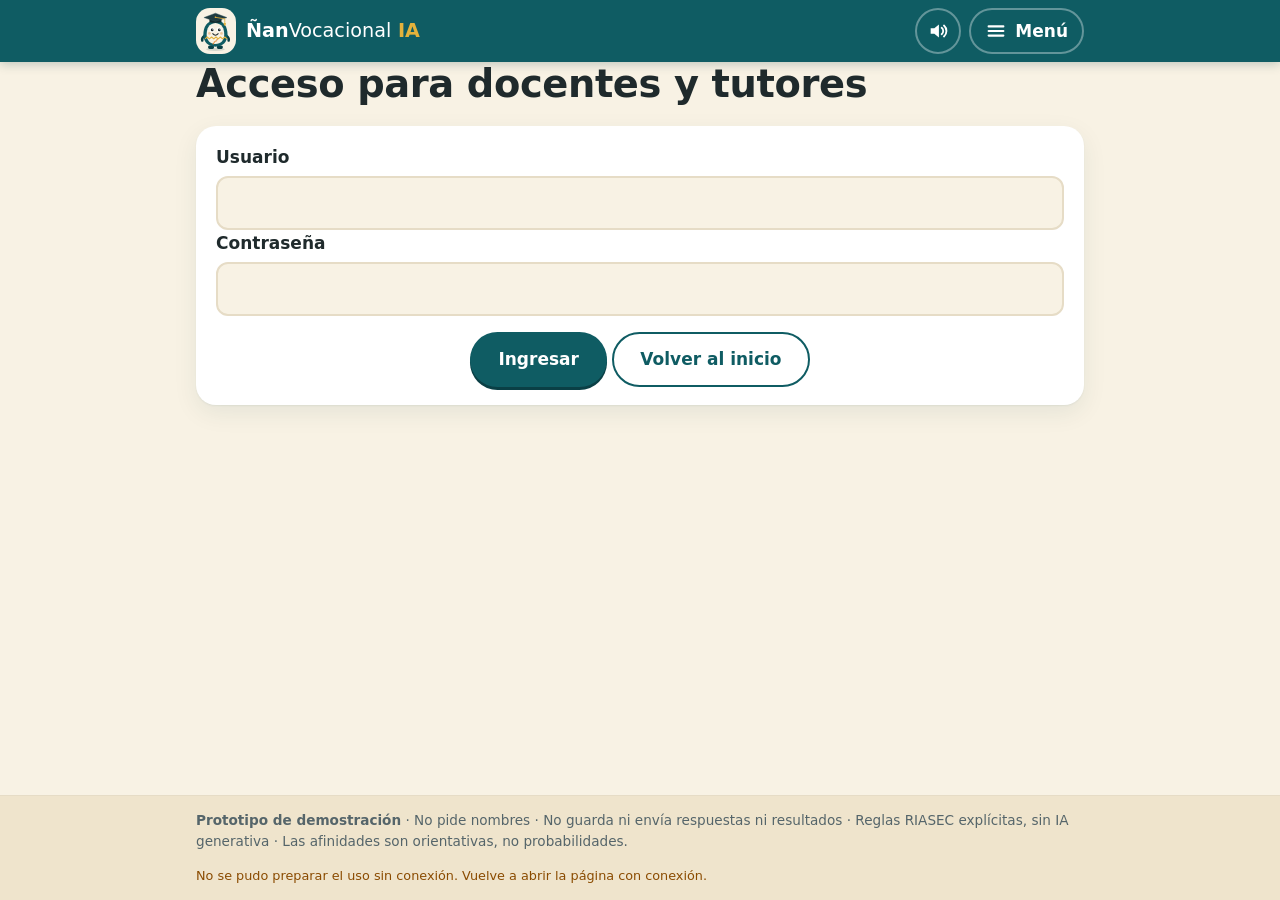
==== commit 82789454: "ÑanVocacional IA 0.8.1: bienvenida, voz de Ñani y acceso docente - Bienvenida con Ñani entre nubes y" ====
--- a/docente/index.html
+++ b/docente/index.html
@@ -81,6 +81,30 @@
   <div class="chat" id="chat-nani" role="dialog" aria-modal="true" aria-labelledby="chat-titulo" hidden></div>
 
   <div id="aviso-flotante" class="aviso-flotante" role="status" aria-live="polite"></div>
-  <script type="module" src="js/main.js"></script>
+  <script>
+    // Aviso de arranque (0.8.1): si la app no arranca (un archivo no llegó por la red, o una mezcla de versiones justo
+    // después de publicar), en lugar de una pantalla en blanco aparece «No terminó de cargar · Reintentar».
+    // Si la app arranca, aunque sea tarde, reemplaza este aviso. No guarda ni envía nada.
+    (function () {
+      var hecho = false;
+      function avisoCarga() {
+        if (hecho || document.documentElement.hasAttribute('data-app-lista')) return;
+        var app = document.getElementById('app');
+        if (!app) return;
+        hecho = true;
+        app.innerHTML = '<div class="aviso-carga" id="aviso-carga" role="alert" style="margin:24px auto;max-width:420px;padding:16px 18px;border:1px solid #d8cfbf;border-radius:16px;background:#fff;text-align:center">' +
+          '<p style="margin:0 0 12px;font-weight:700">No terminó de cargar</p>' +
+          '<button type="button" onclick="location.reload()" style="min-height:48px;padding:0 24px;border:0;border-radius:999px;background:#0f5c63;color:#fff;font:inherit;font-weight:700">Reintentar</button>' +
+          '<p style="margin:12px 0 0;font-size:.9rem;color:#5b6b6e">Revisa la conexión. Si sigue igual, espera unos minutos y vuelve a intentarlo.</p></div>';
+      }
+      window.__avisoCarga = avisoCarga;
+      // Errores de carga de los módulos de la app (antes de que arranque).
+      window.addEventListener('error', function (e) {
+        if (!document.documentElement.hasAttribute('data-app-lista') && (!e.filename || /\/js\//.test(e.filename) || e.target !== window)) setTimeout(avisoCarga, 1500);
+      }, true);
+      setTimeout(avisoCarga, 10000); // red muy lenta o sin respuesta
+    })();
+  </script>
+  <script type="module" src="js/main.js" onerror="window.__avisoCarga && window.__avisoCarga()"></script>
 </body>
 </html>
--- a/docente/css/app.css
+++ b/docente/css/app.css
@@ -576,14 +576,27 @@
 .icono-voz { width: 20px; height: 20px; }
 
 /* Bienvenida */
-.bienvenida { position: fixed; inset: 0; z-index: 40; display: grid; place-items: center; padding: 16px; background: rgba(10, 63, 69, .62); animation: aparece .25s ease-out both; }
+/* Bienvenida 0.8.1: Ñani entre nubes suaves, saludo en una nube de diálogo y «¡Vamos a comenzar!».
+   Animaciones solo al entrar (≈1,5 s, no se repiten). Con movimiento reducido, todo aparece quieto (regla global). */
+.bienvenida { position: fixed; top: 0; right: 0; bottom: 0; left: 0; z-index: 40; display: grid; place-items: center; padding: 16px; overflow: hidden; background: linear-gradient(180deg, #cfe9ee 0%, #e6f3f1 55%, var(--crema) 100%); animation: aparece .3s ease-out both; }
 .bienvenida[hidden] { display: none !important; }
 .bienvenida--sale { animation: desaparece .25s ease-in both; }
-.bienvenida__tarjeta { width: min(420px, 100%); background: var(--crema); border-radius: 24px; padding: 24px 20px 20px; text-align: center; box-shadow: var(--sombra-fuerte); animation: tarjeta-entra .4s cubic-bezier(.2,.9,.3,1.2) both; }
-.bienvenida__saludo { font-size: clamp(1.25rem, 1.05rem + 1vw, 1.55rem); font-weight: 800; color: var(--petroleo-oscuro); margin: 12px 0 6px; }
-.bienvenida__pista { margin: 0 0 8px; color: var(--texto-suave); font-weight: 600; }
-.bienvenida__controles { display: flex; flex-wrap: wrap; justify-content: center; gap: 8px; margin-top: 14px; }
-.bienvenida__controles .boton { min-height: 48px; }
+.bienvenida__cielo { position: absolute; top: 0; right: 0; bottom: 0; left: 0; pointer-events: none; }
+.nube { position: absolute; display: block; width: 150px; height: 46px; border-radius: 46px; background: #fff; opacity: .85; box-shadow: 0 6px 18px rgba(15, 92, 99, .08); animation: nube-entra 1.4s ease-out both; }
+.nube::before, .nube::after { content: ""; position: absolute; background: #fff; border-radius: 50%; }
+.nube::before { width: 64px; height: 64px; left: 22px; top: -30px; }
+.nube::after { width: 46px; height: 46px; right: 26px; top: -20px; }
+.nube--1 { top: 12%; left: -20px; }
+.nube--2 { top: 22%; right: -10px; transform: scale(.8); animation-delay: .15s; }
+.nube--3 { bottom: 16%; left: 6%; transform: scale(.7); opacity: .7; animation-delay: .3s; }
+.nube--4 { bottom: 9%; right: 8%; transform: scale(.95); opacity: .75; animation-delay: .1s; }
+@keyframes nube-entra { from { opacity: 0; translate: -24px 0; } }
+.bienvenida__tarjeta { position: relative; width: min(420px, 100%); display: flex; flex-direction: column; align-items: center; text-align: center; padding: 8px 8px 12px; }
+.bienvenida__dialogo { position: relative; margin: 0 0 18px; padding: 16px 22px; max-width: 340px; background: #fff; border-radius: 28px; box-shadow: var(--sombra-fuerte); font-size: clamp(1.2rem, 1.02rem + .9vw, 1.5rem); font-weight: 800; line-height: 1.3; color: var(--petroleo-oscuro); animation: tarjeta-entra .45s cubic-bezier(.2,.8,.3,1) .35s both; }
+.bienvenida__dialogo::after { content: ""; position: absolute; left: 50%; bottom: -12px; width: 26px; height: 26px; margin-left: -13px; background: #fff; border-radius: 50%; box-shadow: 10px 16px 0 -6px #fff; }
+.nani-vivo--bienvenida .nani { animation: nani-aparece .5s ease-out both; }
+.nani-vivo--bienvenida.hablando .nani { animation: nani-habla .4s ease-in-out infinite alternate; }
+.bienvenida__comenzar { margin-top: 18px; min-height: 52px; padding-inline: 28px; font-size: 1.12rem; }
 @keyframes aparece { from { opacity: 0; } to { opacity: 1; } }
 @keyframes desaparece { from { opacity: 1; } to { opacity: 0; } }
 @keyframes tarjeta-entra { from { opacity: 0; transform: translateY(16px) scale(.96); } to { opacity: 1; transform: none; } }
@@ -702,10 +715,6 @@
 .asistente-paso__num { flex: none; width: 30px; height: 30px; border-radius: 50%; display: grid; place-items: center; background: var(--petroleo); color: #fff; font-weight: 850; }
 
 /* ---------- 0.7.0: bienvenida sin botones, acceso docente, Ñani flotante y chat guiado ---------- */
-.bienvenida { cursor: pointer; }
-.bienvenida__pista { display: inline-flex; align-items: center; gap: 6px; margin: 6px 0 0; padding: 6px 12px; border-radius: 999px; background: var(--blanco); color: var(--petroleo-oscuro); font-size: .92rem; font-weight: 700; }
-.bienvenida__pista[hidden] { display: none; }
-.bienvenida__pista .icono-voz { width: 18px; height: 18px; }
 .acceso-docente { text-align: center; margin: 18px 0 0; font-size: .92rem; }
 .acceso-docente a { color: var(--texto-suave); font-weight: 650; padding: 8px 4px; display: inline-block; }
 .menu__item--docente { border-top: 1px solid var(--borde); color: var(--texto-suave); font-size: .92rem; }
